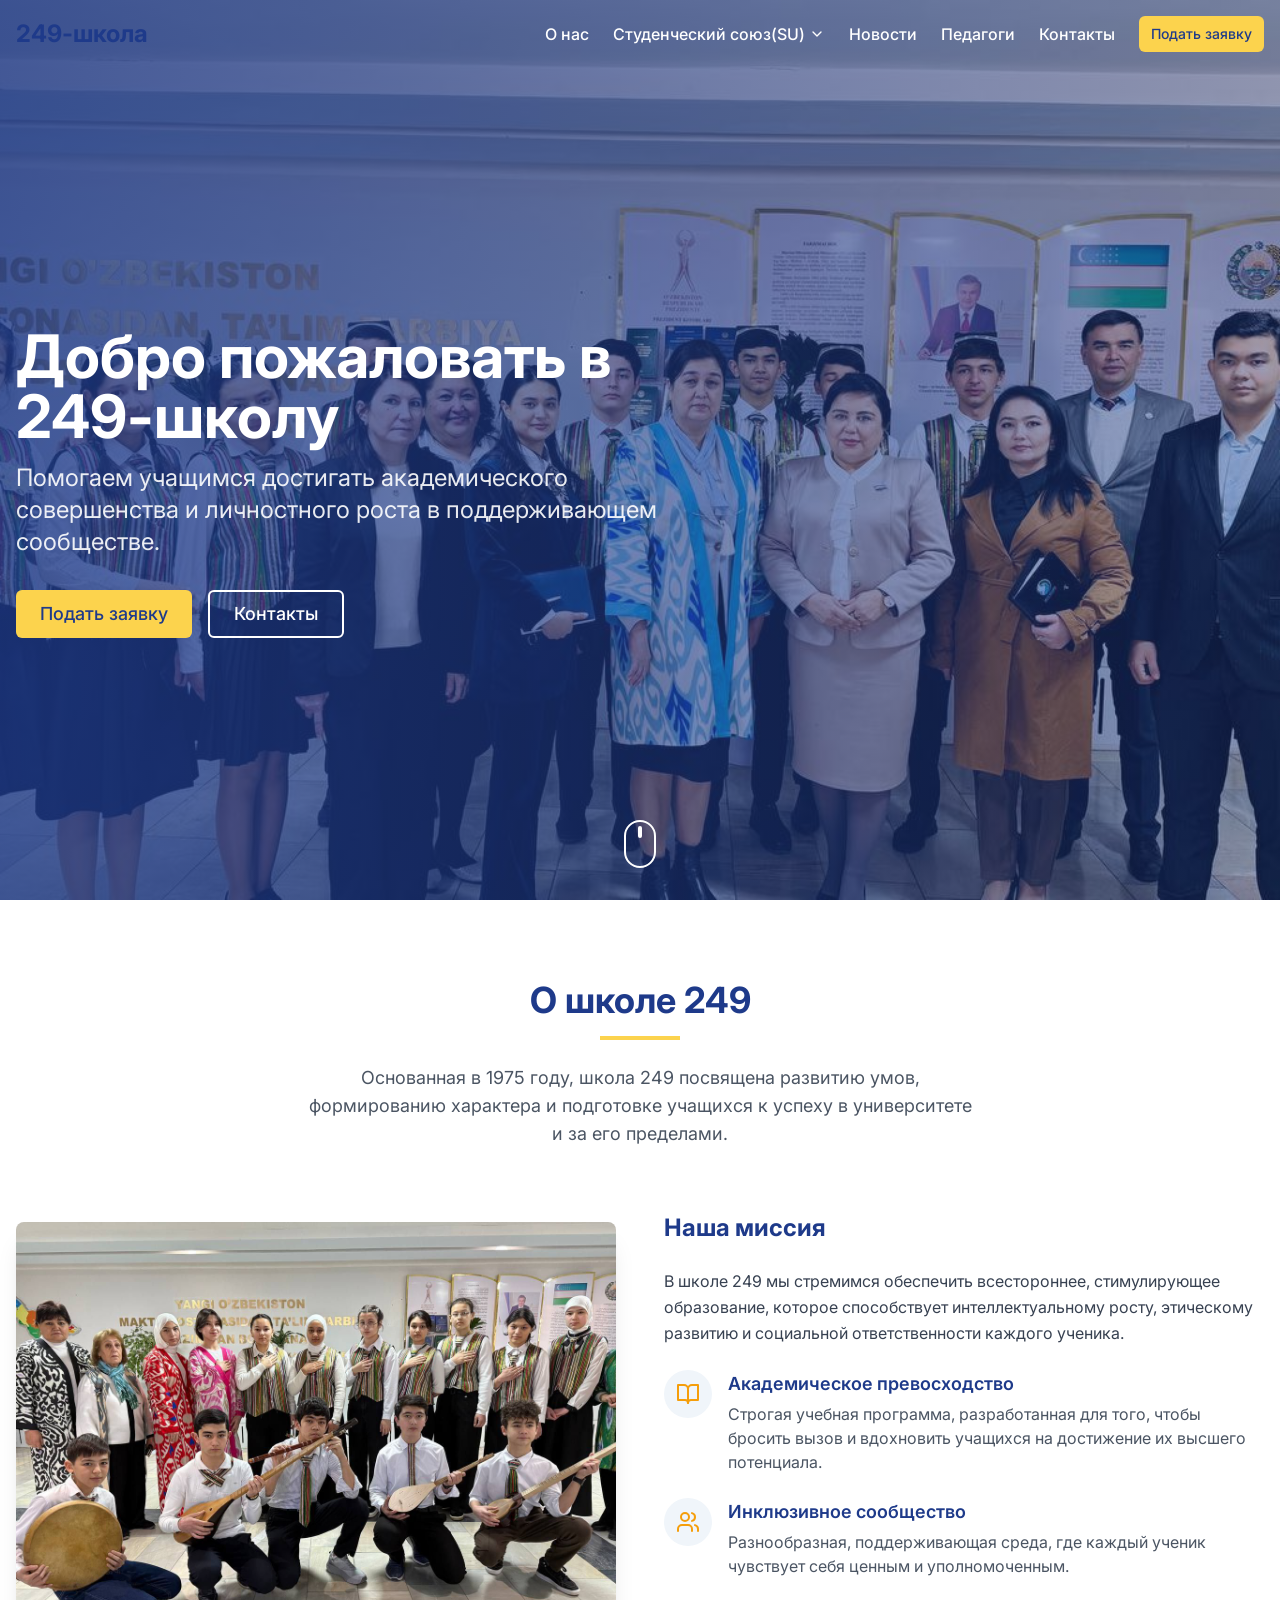
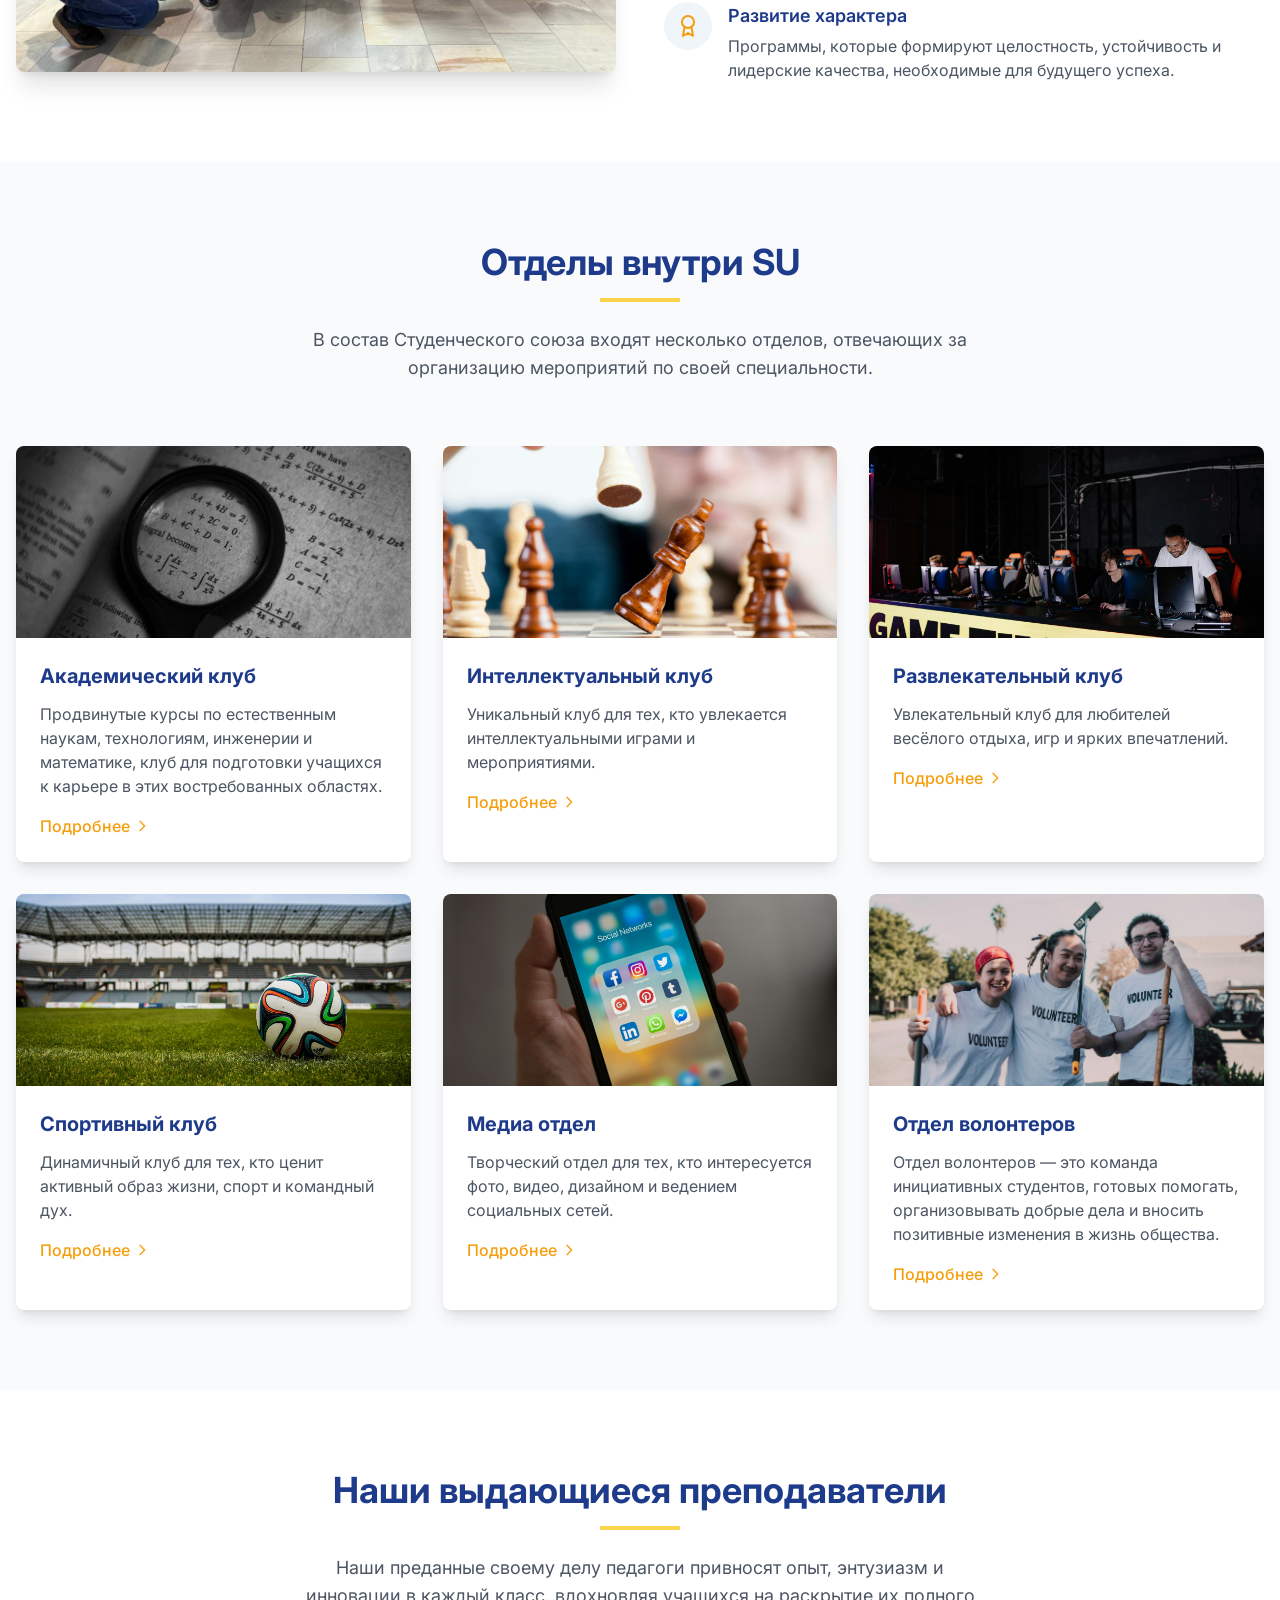
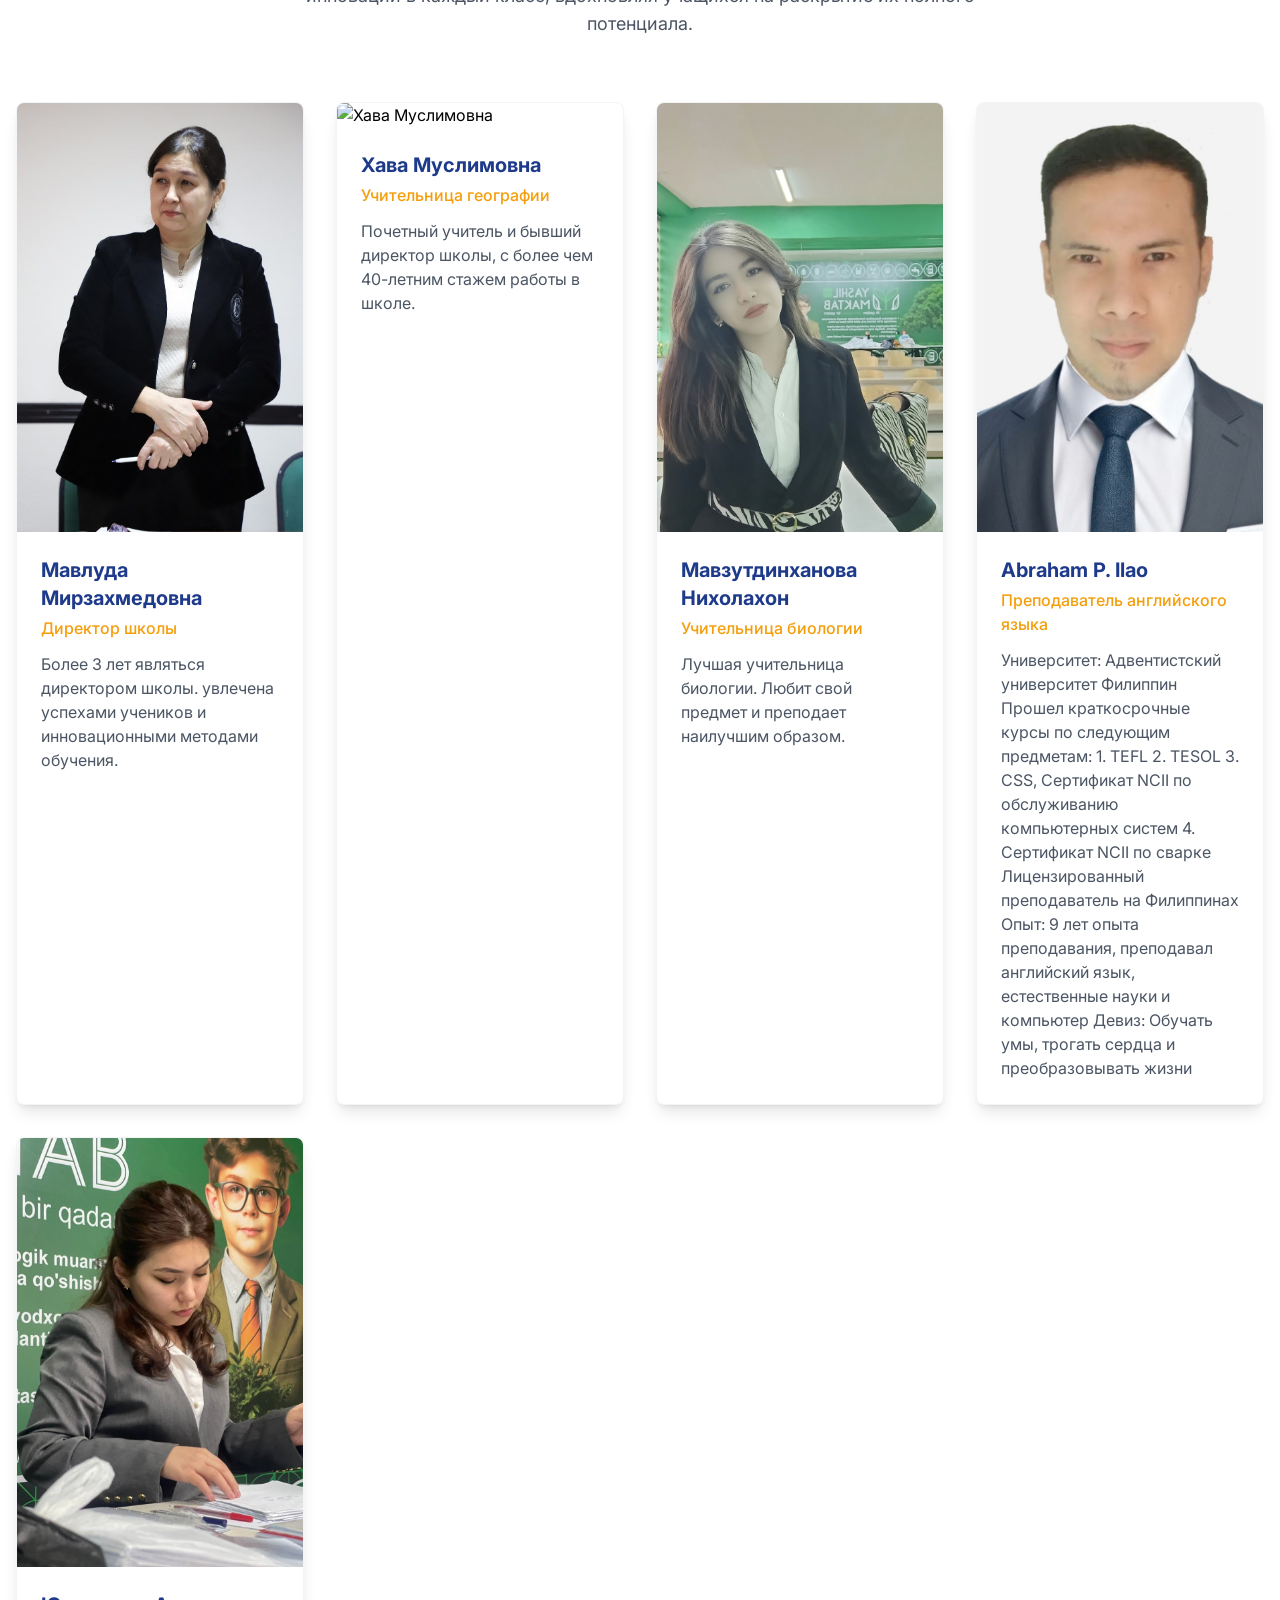
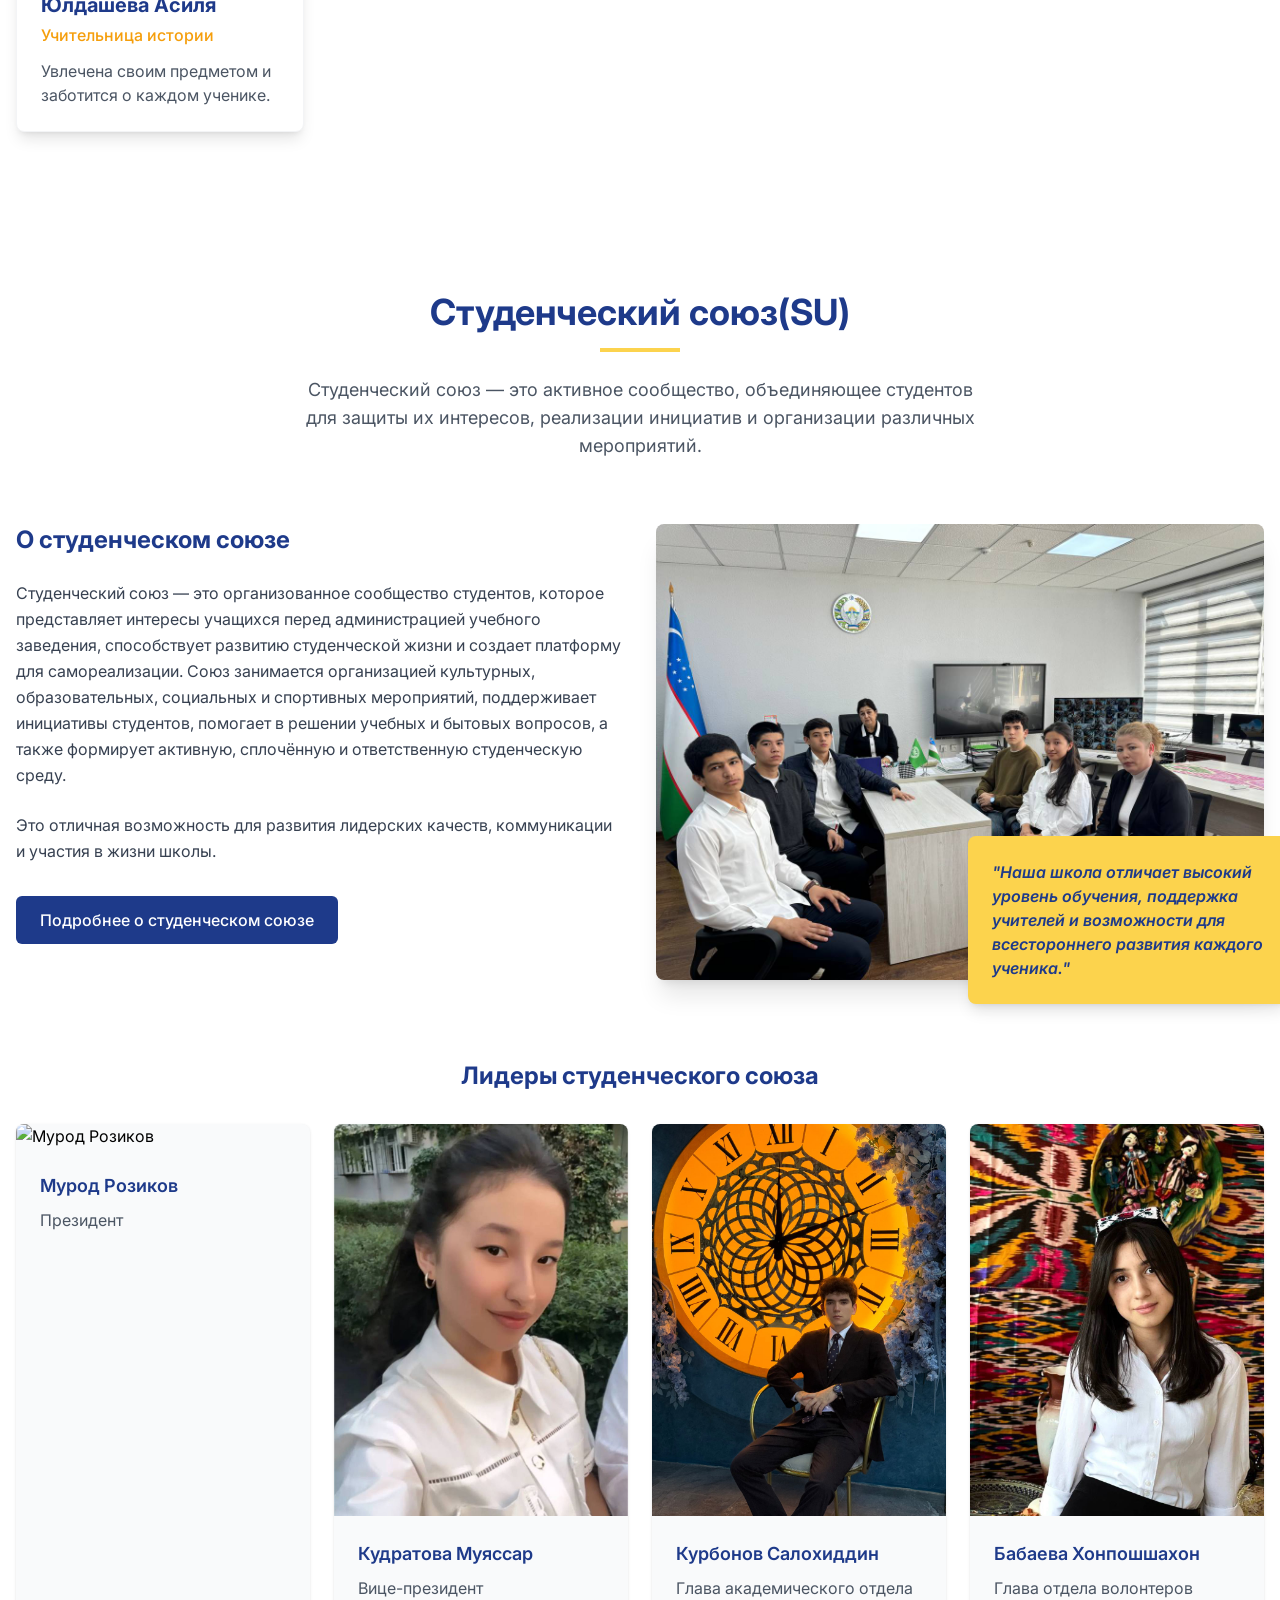
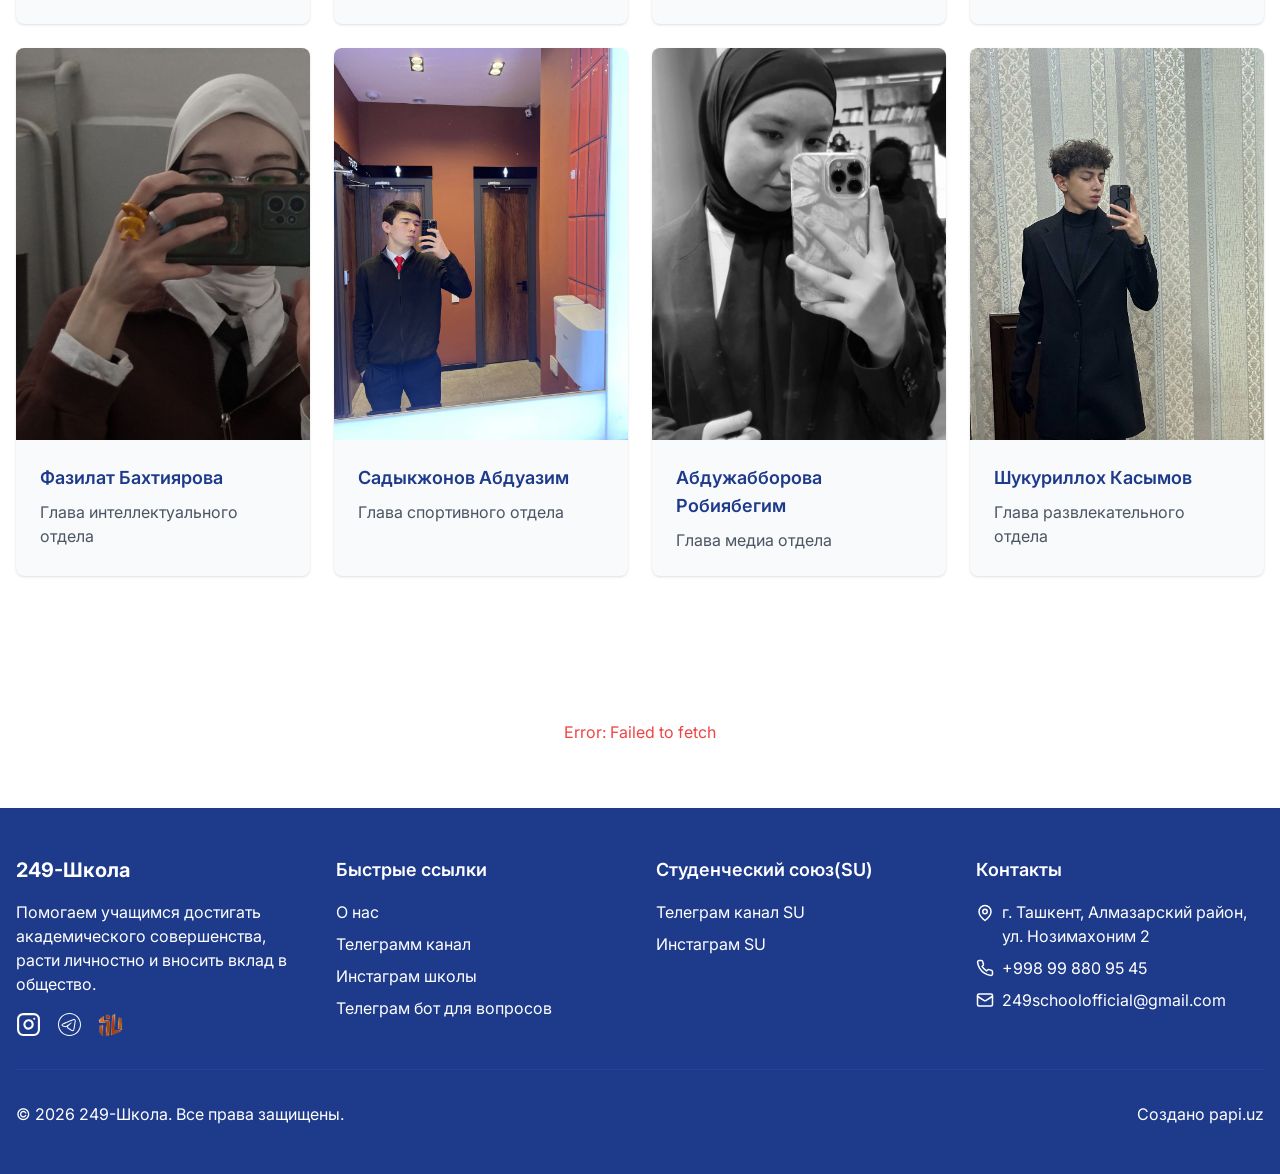
==== index.html @ 7079fb7c "first commit" ====
<!doctype html>
<html lang="ru">
  <head>
    <meta charset="UTF-8" />
    <link rel="icon" type="image/svg+xml" href="/assets/logo-BcclExsH.svg" />
    <meta name="viewport" content="width=device-width, initial-scale=1.0" />
    <title>249-Школа</title>
    <link rel="preconnect" href="https://fonts.googleapis.com">
    <link rel="preconnect" href="https://fonts.gstatic.com" crossorigin>
    <link href="https://fonts.googleapis.com/css2?family=Playfair+Display:wght@400;600;700&family=Inter:wght@300;400;500;600;700&display=swap" rel="stylesheet">
    <script type="module" crossorigin src="/assets/index-CJXtD_1q.js"></script>
    <link rel="stylesheet" crossorigin href="/assets/index-VuFHZSYN.css">
  </head>
  <body>
    <div id="root"></div>
  </body>
</html>
---- assets/index-VuFHZSYN.css ----
@keyframes fadeIn{0%{opacity:0;transform:translateY(20px)}to{opacity:1;transform:translateY(0)}}@keyframes scrollDown{0%,to{transform:translateY(0)}50%{transform:translateY(6px)}}.animate-fadeIn{animation:fadeIn 1s ease-out forwards}.animate-scrollDown{animation:scrollDown 1.5s ease-in-out infinite}*,:before,:after{--tw-border-spacing-x: 0;--tw-border-spacing-y: 0;--tw-translate-x: 0;--tw-translate-y: 0;--tw-rotate: 0;--tw-skew-x: 0;--tw-skew-y: 0;--tw-scale-x: 1;--tw-scale-y: 1;--tw-pan-x: ;--tw-pan-y: ;--tw-pinch-zoom: ;--tw-scroll-snap-strictness: proximity;--tw-gradient-from-position: ;--tw-gradient-via-position: ;--tw-gradient-to-position: ;--tw-ordinal: ;--tw-slashed-zero: ;--tw-numeric-figure: ;--tw-numeric-spacing: ;--tw-numeric-fraction: ;--tw-ring-inset: ;--tw-ring-offset-width: 0px;--tw-ring-offset-color: #fff;--tw-ring-color: rgb(59 130 246 / .5);--tw-ring-offset-shadow: 0 0 #0000;--tw-ring-shadow: 0 0 #0000;--tw-shadow: 0 0 #0000;--tw-shadow-colored: 0 0 #0000;--tw-blur: ;--tw-brightness: ;--tw-contrast: ;--tw-grayscale: ;--tw-hue-rotate: ;--tw-invert: ;--tw-saturate: ;--tw-sepia: ;--tw-drop-shadow: ;--tw-backdrop-blur: ;--tw-backdrop-brightness: ;--tw-backdrop-contrast: ;--tw-backdrop-grayscale: ;--tw-backdrop-hue-rotate: ;--tw-backdrop-invert: ;--tw-backdrop-opacity: ;--tw-backdrop-saturate: ;--tw-backdrop-sepia: ;--tw-contain-size: ;--tw-contain-layout: ;--tw-contain-paint: ;--tw-contain-style: }::backdrop{--tw-border-spacing-x: 0;--tw-border-spacing-y: 0;--tw-translate-x: 0;--tw-translate-y: 0;--tw-rotate: 0;--tw-skew-x: 0;--tw-skew-y: 0;--tw-scale-x: 1;--tw-scale-y: 1;--tw-pan-x: ;--tw-pan-y: ;--tw-pinch-zoom: ;--tw-scroll-snap-strictness: proximity;--tw-gradient-from-position: ;--tw-gradient-via-position: ;--tw-gradient-to-position: ;--tw-ordinal: ;--tw-slashed-zero: ;--tw-numeric-figure: ;--tw-numeric-spacing: ;--tw-numeric-fraction: ;--tw-ring-inset: ;--tw-ring-offset-width: 0px;--tw-ring-offset-color: #fff;--tw-ring-color: rgb(59 130 246 / .5);--tw-ring-offset-shadow: 0 0 #0000;--tw-ring-shadow: 0 0 #0000;--tw-shadow: 0 0 #0000;--tw-shadow-colored: 0 0 #0000;--tw-blur: ;--tw-brightness: ;--tw-contrast: ;--tw-grayscale: ;--tw-hue-rotate: ;--tw-invert: ;--tw-saturate: ;--tw-sepia: ;--tw-drop-shadow: ;--tw-backdrop-blur: ;--tw-backdrop-brightness: ;--tw-backdrop-contrast: ;--tw-backdrop-grayscale: ;--tw-backdrop-hue-rotate: ;--tw-backdrop-invert: ;--tw-backdrop-opacity: ;--tw-backdrop-saturate: ;--tw-backdrop-sepia: ;--tw-contain-size: ;--tw-contain-layout: ;--tw-contain-paint: ;--tw-contain-style: }*,:before,:after{box-sizing:border-box;border-width:0;border-style:solid;border-color:#e5e7eb}:before,:after{--tw-content: ""}html,:host{line-height:1.5;-webkit-text-size-adjust:100%;-moz-tab-size:4;-o-tab-size:4;tab-size:4;font-family:Inter,sans-serif;font-feature-settings:normal;font-variation-settings:normal;-webkit-tap-highlight-color:transparent}body{margin:0;line-height:inherit}hr{height:0;color:inherit;border-top-width:1px}abbr:where([title]){-webkit-text-decoration:underline dotted;text-decoration:underline dotted}h1,h2,h3,h4,h5,h6{font-size:inherit;font-weight:inherit}a{color:inherit;text-decoration:inherit}b,strong{font-weight:bolder}code,kbd,samp,pre{font-family:ui-monospace,SFMono-Regular,Menlo,Monaco,Consolas,Liberation Mono,Courier New,monospace;font-feature-settings:normal;font-variation-settings:normal;font-size:1em}small{font-size:80%}sub,sup{font-size:75%;line-height:0;position:relative;vertical-align:baseline}sub{bottom:-.25em}sup{top:-.5em}table{text-indent:0;border-color:inherit;border-collapse:collapse}button,input,optgroup,select,textarea{font-family:inherit;font-feature-settings:inherit;font-variation-settings:inherit;font-size:100%;font-weight:inherit;line-height:inherit;letter-spacing:inherit;color:inherit;margin:0;padding:0}button,select{text-transform:none}button,input:where([type=button]),input:where([type=reset]),input:where([type=submit]){-webkit-appearance:button;background-color:transparent;background-image:none}:-moz-focusring{outline:auto}:-moz-ui-invalid{box-shadow:none}progress{vertical-align:baseline}::-webkit-inner-spin-button,::-webkit-outer-spin-button{height:auto}[type=search]{-webkit-appearance:textfield;outline-offset:-2px}::-webkit-search-decoration{-webkit-appearance:none}::-webkit-file-upload-button{-webkit-appearance:button;font:inherit}summary{display:list-item}blockquote,dl,dd,h1,h2,h3,h4,h5,h6,hr,figure,p,pre{margin:0}fieldset{margin:0;padding:0}legend{padding:0}ol,ul,menu{list-style:none;margin:0;padding:0}dialog{padding:0}textarea{resize:vertical}input::-moz-placeholder,textarea::-moz-placeholder{opacity:1;color:#9ca3af}input::placeholder,textarea::placeholder{opacity:1;color:#9ca3af}button,[role=button]{cursor:pointer}:disabled{cursor:default}img,svg,video,canvas,audio,iframe,embed,object{display:block;vertical-align:middle}img,video{max-width:100%;height:auto}[hidden]{display:none}.container{width:100%}@media (min-width: 640px){.container{max-width:640px}}@media (min-width: 768px){.container{max-width:768px}}@media (min-width: 1024px){.container{max-width:1024px}}@media (min-width: 1280px){.container{max-width:1280px}}@media (min-width: 1536px){.container{max-width:1536px}}.visible{visibility:visible}.invisible{visibility:hidden}.fixed{position:fixed}.absolute{position:absolute}.relative{position:relative}.inset-0{top:0;right:0;bottom:0;left:0}.-bottom-6{bottom:-1.5rem}.-right-6{right:-1.5rem}.-top-5{top:-1.25rem}.bottom-8{bottom:2rem}.left-0{left:0}.left-1\/2{left:50%}.left-10{left:2.5rem}.right-0{right:0}.top-0{top:0}.z-0{z-index:0}.z-10{z-index:10}.z-50{z-index:50}.col-span-full{grid-column:1 / -1}.mx-auto{margin-left:auto;margin-right:auto}.mb-1{margin-bottom:.25rem}.mb-16{margin-bottom:4rem}.mb-2{margin-bottom:.5rem}.mb-3{margin-bottom:.75rem}.mb-4{margin-bottom:1rem}.mb-6{margin-bottom:1.5rem}.mb-8{margin-bottom:2rem}.ml-1{margin-left:.25rem}.ml-4{margin-left:1rem}.mr-2{margin-right:.5rem}.mr-4{margin-right:1rem}.mt-1{margin-top:.25rem}.mt-16{margin-top:4rem}.mt-2{margin-top:.5rem}.mt-20{margin-top:5rem}.mt-4{margin-top:1rem}.mt-8{margin-top:2rem}.block{display:block}.inline-block{display:inline-block}.flex{display:flex}.inline-flex{display:inline-flex}.grid{display:grid}.hidden{display:none}.h-1{height:.25rem}.h-10{height:2.5rem}.h-12{height:3rem}.h-3{height:.75rem}.h-4{height:1rem}.h-48{height:12rem}.h-9{height:2.25rem}.h-auto{height:auto}.h-full{height:100%}.h-screen{height:100vh}.min-h-screen{min-height:100vh}.w-1{width:.25rem}.w-10{width:2.5rem}.w-12{width:3rem}.w-20{width:5rem}.w-4{width:1rem}.w-48{width:12rem}.w-8{width:2rem}.w-full{width:100%}.max-w-2xl{max-width:42rem}.flex-shrink-0{flex-shrink:0}.-translate-x-1\/2{--tw-translate-x: -50%;transform:translate(var(--tw-translate-x),var(--tw-translate-y)) rotate(var(--tw-rotate)) skew(var(--tw-skew-x)) skewY(var(--tw-skew-y)) scaleX(var(--tw-scale-x)) scaleY(var(--tw-scale-y))}.translate-y-1{--tw-translate-y: .25rem;transform:translate(var(--tw-translate-x),var(--tw-translate-y)) rotate(var(--tw-rotate)) skew(var(--tw-skew-x)) skewY(var(--tw-skew-y)) scaleX(var(--tw-scale-x)) scaleY(var(--tw-scale-y))}.rotate-180{--tw-rotate: 180deg;transform:translate(var(--tw-translate-x),var(--tw-translate-y)) rotate(var(--tw-rotate)) skew(var(--tw-skew-x)) skewY(var(--tw-skew-y)) scaleX(var(--tw-scale-x)) scaleY(var(--tw-scale-y))}.transform{transform:translate(var(--tw-translate-x),var(--tw-translate-y)) rotate(var(--tw-rotate)) skew(var(--tw-skew-x)) skewY(var(--tw-skew-y)) scaleX(var(--tw-scale-x)) scaleY(var(--tw-scale-y))}@keyframes bounce{0%,to{transform:translateY(-25%);animation-timing-function:cubic-bezier(.8,0,1,1)}50%{transform:none;animation-timing-function:cubic-bezier(0,0,.2,1)}}.animate-bounce{animation:bounce 1s infinite}.grid-cols-1{grid-template-columns:repeat(1,minmax(0,1fr))}.grid-cols-2{grid-template-columns:repeat(2,minmax(0,1fr))}.flex-col{flex-direction:column}.items-start{align-items:flex-start}.items-center{align-items:center}.justify-center{justify-content:center}.justify-between{justify-content:space-between}.gap-12{gap:3rem}.gap-4{gap:1rem}.gap-6{gap:1.5rem}.gap-8{gap:2rem}.space-x-4>:not([hidden])~:not([hidden]){--tw-space-x-reverse: 0;margin-right:calc(1rem * var(--tw-space-x-reverse));margin-left:calc(1rem * calc(1 - var(--tw-space-x-reverse)))}.space-x-6>:not([hidden])~:not([hidden]){--tw-space-x-reverse: 0;margin-right:calc(1.5rem * var(--tw-space-x-reverse));margin-left:calc(1.5rem * calc(1 - var(--tw-space-x-reverse)))}.space-y-2>:not([hidden])~:not([hidden]){--tw-space-y-reverse: 0;margin-top:calc(.5rem * calc(1 - var(--tw-space-y-reverse)));margin-bottom:calc(.5rem * var(--tw-space-y-reverse))}.space-y-4>:not([hidden])~:not([hidden]){--tw-space-y-reverse: 0;margin-top:calc(1rem * calc(1 - var(--tw-space-y-reverse)));margin-bottom:calc(1rem * var(--tw-space-y-reverse))}.space-y-6>:not([hidden])~:not([hidden]){--tw-space-y-reverse: 0;margin-top:calc(1.5rem * calc(1 - var(--tw-space-y-reverse)));margin-bottom:calc(1.5rem * var(--tw-space-y-reverse))}.overflow-hidden{overflow:hidden}.whitespace-pre-line{white-space:pre-line}.rounded-full{border-radius:9999px}.rounded-lg{border-radius:.5rem}.rounded-md{border-radius:.375rem}.border{border-width:1px}.border-2{border-width:2px}.border-t{border-top-width:1px}.border-blue-800{--tw-border-opacity: 1;border-color:rgb(30 70 148 / var(--tw-border-opacity))}.border-blue-900{--tw-border-opacity: 1;border-color:rgb(30 58 138 / var(--tw-border-opacity))}.border-gray-100{--tw-border-opacity: 1;border-color:rgb(243 244 246 / var(--tw-border-opacity))}.border-gray-300{--tw-border-opacity: 1;border-color:rgb(209 213 219 / var(--tw-border-opacity))}.border-white{--tw-border-opacity: 1;border-color:rgb(255 255 255 / var(--tw-border-opacity))}.bg-amber-400{--tw-bg-opacity: 1;background-color:rgb(252 211 77 / var(--tw-bg-opacity))}.bg-blue-50{--tw-bg-opacity: 1;background-color:rgb(240 245 250 / var(--tw-bg-opacity))}.bg-blue-600{--tw-bg-opacity: 1;background-color:rgb(37 99 235 / var(--tw-bg-opacity))}.bg-blue-800{--tw-bg-opacity: 1;background-color:rgb(30 70 148 / var(--tw-bg-opacity))}.bg-blue-900{--tw-bg-opacity: 1;background-color:rgb(30 58 138 / var(--tw-bg-opacity))}.bg-gray-300{--tw-bg-opacity: 1;background-color:rgb(209 213 219 / var(--tw-bg-opacity))}.bg-gray-50{--tw-bg-opacity: 1;background-color:rgb(249 250 251 / var(--tw-bg-opacity))}.bg-transparent{background-color:transparent}.bg-white{--tw-bg-opacity: 1;background-color:rgb(255 255 255 / var(--tw-bg-opacity))}.bg-gradient-to-r{background-image:linear-gradient(to right,var(--tw-gradient-stops))}.from-blue-900\/80{--tw-gradient-from: rgb(30 58 138 / .8) var(--tw-gradient-from-position);--tw-gradient-to: rgb(30 58 138 / 0) var(--tw-gradient-to-position);--tw-gradient-stops: var(--tw-gradient-from), var(--tw-gradient-to)}.to-blue-900\/40{--tw-gradient-to: rgb(30 58 138 / .4) var(--tw-gradient-to-position)}.object-cover{-o-object-fit:cover;object-fit:cover}.p-1{padding:.25rem}.p-6{padding:1.5rem}.p-8{padding:2rem}.px-3{padding-left:.75rem;padding-right:.75rem}.px-4{padding-left:1rem;padding-right:1rem}.px-6{padding-left:1.5rem;padding-right:1.5rem}.py-1{padding-top:.25rem;padding-bottom:.25rem}.py-12{padding-top:3rem;padding-bottom:3rem}.py-16{padding-top:4rem;padding-bottom:4rem}.py-2{padding-top:.5rem;padding-bottom:.5rem}.py-20{padding-top:5rem;padding-bottom:5rem}.py-3{padding-top:.75rem;padding-bottom:.75rem}.py-4{padding-top:1rem;padding-bottom:1rem}.pt-8{padding-top:2rem}.text-center{text-align:center}.text-2xl{font-size:1.5rem;line-height:2rem}.text-3xl{font-size:1.875rem;line-height:2.25rem}.text-4xl{font-size:2.25rem;line-height:2.5rem}.text-lg{font-size:1.125rem;line-height:1.75rem}.text-sm{font-size:.875rem;line-height:1.25rem}.text-xl{font-size:1.25rem;line-height:1.75rem}.font-bold{font-weight:700}.font-medium{font-weight:500}.font-semibold{font-weight:600}.italic{font-style:italic}.not-italic{font-style:normal}.leading-relaxed{line-height:1.625}.text-amber-500{--tw-text-opacity: 1;color:rgb(245 158 11 / var(--tw-text-opacity))}.text-blue-100{--tw-text-opacity: 1;color:rgb(217 230 246 / var(--tw-text-opacity))}.text-blue-900{--tw-text-opacity: 1;color:rgb(30 58 138 / var(--tw-text-opacity))}.text-gray-500{--tw-text-opacity: 1;color:rgb(107 114 128 / var(--tw-text-opacity))}.text-gray-600{--tw-text-opacity: 1;color:rgb(75 85 99 / var(--tw-text-opacity))}.text-gray-700{--tw-text-opacity: 1;color:rgb(55 65 81 / var(--tw-text-opacity))}.text-gray-800{--tw-text-opacity: 1;color:rgb(31 41 55 / var(--tw-text-opacity))}.text-gray-900{--tw-text-opacity: 1;color:rgb(17 24 39 / var(--tw-text-opacity))}.text-red-500{--tw-text-opacity: 1;color:rgb(239 68 68 / var(--tw-text-opacity))}.text-white{--tw-text-opacity: 1;color:rgb(255 255 255 / var(--tw-text-opacity))}.opacity-0{opacity:0}.opacity-90{opacity:.9}.shadow{--tw-shadow: 0 1px 3px 0 rgb(0 0 0 / .1), 0 1px 2px -1px rgb(0 0 0 / .1);--tw-shadow-colored: 0 1px 3px 0 var(--tw-shadow-color), 0 1px 2px -1px var(--tw-shadow-color);box-shadow:var(--tw-ring-offset-shadow, 0 0 #0000),var(--tw-ring-shadow, 0 0 #0000),var(--tw-shadow)}.shadow-lg{--tw-shadow: 0 10px 15px -3px rgb(0 0 0 / .1), 0 4px 6px -4px rgb(0 0 0 / .1);--tw-shadow-colored: 0 10px 15px -3px var(--tw-shadow-color), 0 4px 6px -4px var(--tw-shadow-color);box-shadow:var(--tw-ring-offset-shadow, 0 0 #0000),var(--tw-ring-shadow, 0 0 #0000),var(--tw-shadow)}.shadow-md{--tw-shadow: 0 4px 6px -1px rgb(0 0 0 / .1), 0 2px 4px -2px rgb(0 0 0 / .1);--tw-shadow-colored: 0 4px 6px -1px var(--tw-shadow-color), 0 2px 4px -2px var(--tw-shadow-color);box-shadow:var(--tw-ring-offset-shadow, 0 0 #0000),var(--tw-ring-shadow, 0 0 #0000),var(--tw-shadow)}.shadow-xl{--tw-shadow: 0 20px 25px -5px rgb(0 0 0 / .1), 0 8px 10px -6px rgb(0 0 0 / .1);--tw-shadow-colored: 0 20px 25px -5px var(--tw-shadow-color), 0 8px 10px -6px var(--tw-shadow-color);box-shadow:var(--tw-ring-offset-shadow, 0 0 #0000),var(--tw-ring-shadow, 0 0 #0000),var(--tw-shadow)}.outline{outline-style:solid}.ring-1{--tw-ring-offset-shadow: var(--tw-ring-inset) 0 0 0 var(--tw-ring-offset-width) var(--tw-ring-offset-color);--tw-ring-shadow: var(--tw-ring-inset) 0 0 0 calc(1px + var(--tw-ring-offset-width)) var(--tw-ring-color);box-shadow:var(--tw-ring-offset-shadow),var(--tw-ring-shadow),var(--tw-shadow, 0 0 #0000)}.ring-black{--tw-ring-opacity: 1;--tw-ring-color: rgb(0 0 0 / var(--tw-ring-opacity))}.ring-opacity-5{--tw-ring-opacity: .05}.transition-all{transition-property:all;transition-timing-function:cubic-bezier(.4,0,.2,1);transition-duration:.15s}.transition-colors{transition-property:color,background-color,border-color,text-decoration-color,fill,stroke;transition-timing-function:cubic-bezier(.4,0,.2,1);transition-duration:.15s}.transition-transform{transition-property:transform;transition-timing-function:cubic-bezier(.4,0,.2,1);transition-duration:.15s}.duration-200{transition-duration:.2s}.duration-300{transition-duration:.3s}.duration-500{transition-duration:.5s}.hover\:-translate-y-1:hover{--tw-translate-y: -.25rem;transform:translate(var(--tw-translate-x),var(--tw-translate-y)) rotate(var(--tw-rotate)) skew(var(--tw-skew-x)) skewY(var(--tw-skew-y)) scaleX(var(--tw-scale-x)) scaleY(var(--tw-scale-y))}.hover\:-translate-y-2:hover{--tw-translate-y: -.5rem;transform:translate(var(--tw-translate-x),var(--tw-translate-y)) rotate(var(--tw-rotate)) skew(var(--tw-skew-x)) skewY(var(--tw-skew-y)) scaleX(var(--tw-scale-x)) scaleY(var(--tw-scale-y))}.hover\:scale-105:hover{--tw-scale-x: 1.05;--tw-scale-y: 1.05;transform:translate(var(--tw-translate-x),var(--tw-translate-y)) rotate(var(--tw-rotate)) skew(var(--tw-skew-x)) skewY(var(--tw-skew-y)) scaleX(var(--tw-scale-x)) scaleY(var(--tw-scale-y))}.hover\:bg-amber-500:hover{--tw-bg-opacity: 1;background-color:rgb(245 158 11 / var(--tw-bg-opacity))}.hover\:bg-blue-50:hover{--tw-bg-opacity: 1;background-color:rgb(240 245 250 / var(--tw-bg-opacity))}.hover\:bg-blue-700:hover{--tw-bg-opacity: 1;background-color:rgb(29 78 216 / var(--tw-bg-opacity))}.hover\:bg-blue-800:hover{--tw-bg-opacity: 1;background-color:rgb(30 70 148 / var(--tw-bg-opacity))}.hover\:bg-gray-100:hover{--tw-bg-opacity: 1;background-color:rgb(243 244 246 / var(--tw-bg-opacity))}.hover\:bg-gray-400:hover{--tw-bg-opacity: 1;background-color:rgb(156 163 175 / var(--tw-bg-opacity))}.hover\:bg-white\/10:hover{background-color:#ffffff1a}.hover\:text-amber-400:hover{--tw-text-opacity: 1;color:rgb(252 211 77 / var(--tw-text-opacity))}.hover\:text-amber-500:hover{--tw-text-opacity: 1;color:rgb(245 158 11 / var(--tw-text-opacity))}.hover\:text-amber-600:hover{--tw-text-opacity: 1;color:rgb(217 119 6 / var(--tw-text-opacity))}.hover\:shadow-lg:hover{--tw-shadow: 0 10px 15px -3px rgb(0 0 0 / .1), 0 4px 6px -4px rgb(0 0 0 / .1);--tw-shadow-colored: 0 10px 15px -3px var(--tw-shadow-color), 0 4px 6px -4px var(--tw-shadow-color);box-shadow:var(--tw-ring-offset-shadow, 0 0 #0000),var(--tw-ring-shadow, 0 0 #0000),var(--tw-shadow)}.hover\:shadow-xl:hover{--tw-shadow: 0 20px 25px -5px rgb(0 0 0 / .1), 0 8px 10px -6px rgb(0 0 0 / .1);--tw-shadow-colored: 0 20px 25px -5px var(--tw-shadow-color), 0 8px 10px -6px var(--tw-shadow-color);box-shadow:var(--tw-ring-offset-shadow, 0 0 #0000),var(--tw-ring-shadow, 0 0 #0000),var(--tw-shadow)}.focus\:outline-none:focus{outline:2px solid transparent;outline-offset:2px}.focus\:ring-2:focus{--tw-ring-offset-shadow: var(--tw-ring-inset) 0 0 0 var(--tw-ring-offset-width) var(--tw-ring-offset-color);--tw-ring-shadow: var(--tw-ring-inset) 0 0 0 calc(2px + var(--tw-ring-offset-width)) var(--tw-ring-color);box-shadow:var(--tw-ring-offset-shadow),var(--tw-ring-shadow),var(--tw-shadow, 0 0 #0000)}.focus\:ring-blue-500:focus{--tw-ring-opacity: 1;--tw-ring-color: rgb(59 130 246 / var(--tw-ring-opacity))}.focus-visible\:outline-none:focus-visible{outline:2px solid transparent;outline-offset:2px}.focus-visible\:ring-2:focus-visible{--tw-ring-offset-shadow: var(--tw-ring-inset) 0 0 0 var(--tw-ring-offset-width) var(--tw-ring-offset-color);--tw-ring-shadow: var(--tw-ring-inset) 0 0 0 calc(2px + var(--tw-ring-offset-width)) var(--tw-ring-color);box-shadow:var(--tw-ring-offset-shadow),var(--tw-ring-shadow),var(--tw-shadow, 0 0 #0000)}.focus-visible\:ring-amber-500:focus-visible{--tw-ring-opacity: 1;--tw-ring-color: rgb(245 158 11 / var(--tw-ring-opacity))}.focus-visible\:ring-blue-500:focus-visible{--tw-ring-opacity: 1;--tw-ring-color: rgb(59 130 246 / var(--tw-ring-opacity))}.focus-visible\:ring-offset-2:focus-visible{--tw-ring-offset-width: 2px}.disabled\:opacity-50:disabled{opacity:.5}.group:hover .group-hover\:visible{visibility:visible}.group:hover .group-hover\:translate-y-0{--tw-translate-y: 0px;transform:translate(var(--tw-translate-x),var(--tw-translate-y)) rotate(var(--tw-rotate)) skew(var(--tw-skew-x)) skewY(var(--tw-skew-y)) scaleX(var(--tw-scale-x)) scaleY(var(--tw-scale-y))}.group:hover .group-hover\:scale-105{--tw-scale-x: 1.05;--tw-scale-y: 1.05;transform:translate(var(--tw-translate-x),var(--tw-translate-y)) rotate(var(--tw-rotate)) skew(var(--tw-skew-x)) skewY(var(--tw-skew-y)) scaleX(var(--tw-scale-x)) scaleY(var(--tw-scale-y))}.group:hover .group-hover\:opacity-100{opacity:1}@media (min-width: 640px){.sm\:flex-row{flex-direction:row}}@media (min-width: 768px){.md\:mb-0{margin-bottom:0}.md\:mt-0{margin-top:0}.md\:block{display:block}.md\:flex{display:flex}.md\:hidden{display:none}.md\:w-1\/3{width:33.333333%}.md\:w-2\/3{width:66.666667%}.md\:max-w-xs{max-width:20rem}.md\:grid-cols-2{grid-template-columns:repeat(2,minmax(0,1fr))}.md\:grid-cols-3{grid-template-columns:repeat(3,minmax(0,1fr))}.md\:grid-cols-4{grid-template-columns:repeat(4,minmax(0,1fr))}.md\:flex-row{flex-direction:row}.md\:pl-10{padding-left:2.5rem}.md\:text-2xl{font-size:1.5rem;line-height:2rem}.md\:text-4xl{font-size:2.25rem;line-height:2.5rem}.md\:text-5xl{font-size:3rem;line-height:1}}@media (min-width: 1024px){.lg\:order-1{order:1}.lg\:order-2{order:2}.lg\:grid-cols-2{grid-template-columns:repeat(2,minmax(0,1fr))}.lg\:grid-cols-3{grid-template-columns:repeat(3,minmax(0,1fr))}.lg\:grid-cols-4{grid-template-columns:repeat(4,minmax(0,1fr))}.lg\:text-6xl{font-size:3.75rem;line-height:1}}
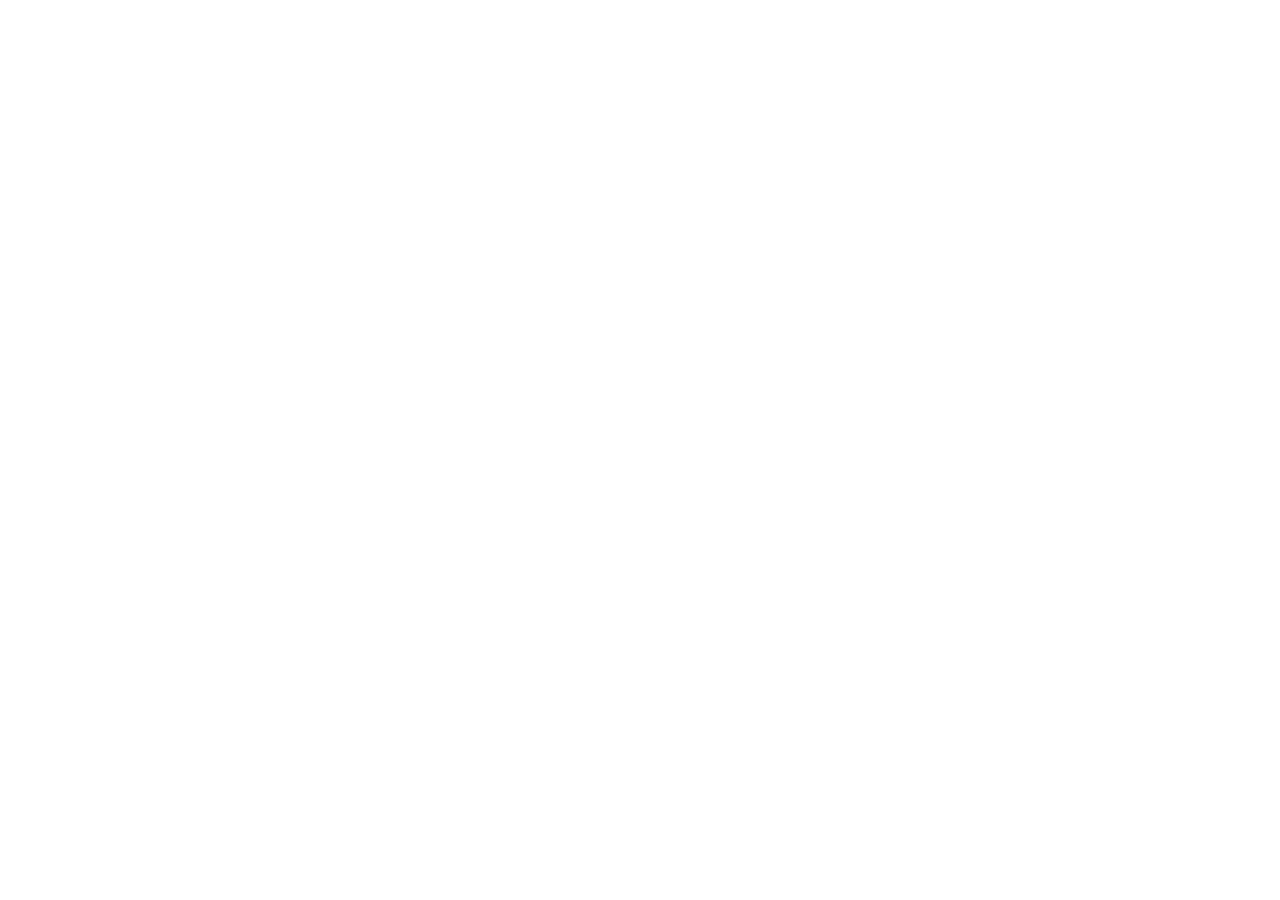
==== commit 39fdd20b: "first commit" ====
--- a/index.html
+++ b/index.html
@@ -8,8 +8,20 @@
     <link rel="preconnect" href="https://fonts.googleapis.com">
     <link rel="preconnect" href="https://fonts.gstatic.com" crossorigin>
     <link href="https://fonts.googleapis.com/css2?family=Playfair+Display:wght@400;600;700&family=Inter:wght@300;400;500;600;700&display=swap" rel="stylesheet">
-    <script type="module" crossorigin src="/assets/index-CJXtD_1q.js"></script>
-    <link rel="stylesheet" crossorigin href="/assets/index-VuFHZSYN.css">
+    <meta name="description" content="Добро пожаловать в 249-школу
+Помогаем учащимся достигать академического совершенства и личностного роста в поддерживающем сообществе.">
+    
+    <meta name="keywords" content="249-школа, 249, 249-school, образование, академическое совершенство, личностный рост, поддерживающее сообщество, обучение, школьные программы, учебные ресурсы, школьные мероприятия, школьная жизнь">
+    
+    <meta name="author" content="249-школа">
+
+    <meta property="og:title" content="249-школа">
+    <meta property="og:description" content="Добро пожаловать в 249-школу
+Помогаем учащимся достигать академического совершенства и личностного роста в поддерживающем сообществе.">
+    <meta property="og:image" content="/assets/logo-BcclExsH.svg">
+    <meta property="og:url" content="https://249-school.uz">
+    <script type="module" crossorigin src="/assets/index-D6CejHyG.js"></script>
+    <link rel="stylesheet" crossorigin href="/assets/index-CnBYGmwz.css">
   </head>
   <body>
     <div id="root"></div>
--- a/assets/index-CnBYGmwz.css
+++ b/assets/index-CnBYGmwz.css
@@ -0,0 +1 @@
+@keyframes fadeIn{0%{opacity:0;transform:translateY(20px)}to{opacity:1;transform:translateY(0)}}@keyframes scrollDown{0%,to{transform:translateY(0)}50%{transform:translateY(6px)}}.animate-fadeIn{animation:fadeIn 1s ease-out forwards}.animate-scrollDown{animation:scrollDown 1.5s ease-in-out infinite}*,:before,:after{--tw-border-spacing-x: 0;--tw-border-spacing-y: 0;--tw-translate-x: 0;--tw-translate-y: 0;--tw-rotate: 0;--tw-skew-x: 0;--tw-skew-y: 0;--tw-scale-x: 1;--tw-scale-y: 1;--tw-pan-x: ;--tw-pan-y: ;--tw-pinch-zoom: ;--tw-scroll-snap-strictness: proximity;--tw-gradient-from-position: ;--tw-gradient-via-position: ;--tw-gradient-to-position: ;--tw-ordinal: ;--tw-slashed-zero: ;--tw-numeric-figure: ;--tw-numeric-spacing: ;--tw-numeric-fraction: ;--tw-ring-inset: ;--tw-ring-offset-width: 0px;--tw-ring-offset-color: #fff;--tw-ring-color: rgb(59 130 246 / .5);--tw-ring-offset-shadow: 0 0 #0000;--tw-ring-shadow: 0 0 #0000;--tw-shadow: 0 0 #0000;--tw-shadow-colored: 0 0 #0000;--tw-blur: ;--tw-brightness: ;--tw-contrast: ;--tw-grayscale: ;--tw-hue-rotate: ;--tw-invert: ;--tw-saturate: ;--tw-sepia: ;--tw-drop-shadow: ;--tw-backdrop-blur: ;--tw-backdrop-brightness: ;--tw-backdrop-contrast: ;--tw-backdrop-grayscale: ;--tw-backdrop-hue-rotate: ;--tw-backdrop-invert: ;--tw-backdrop-opacity: ;--tw-backdrop-saturate: ;--tw-backdrop-sepia: ;--tw-contain-size: ;--tw-contain-layout: ;--tw-contain-paint: ;--tw-contain-style: }::backdrop{--tw-border-spacing-x: 0;--tw-border-spacing-y: 0;--tw-translate-x: 0;--tw-translate-y: 0;--tw-rotate: 0;--tw-skew-x: 0;--tw-skew-y: 0;--tw-scale-x: 1;--tw-scale-y: 1;--tw-pan-x: ;--tw-pan-y: ;--tw-pinch-zoom: ;--tw-scroll-snap-strictness: proximity;--tw-gradient-from-position: ;--tw-gradient-via-position: ;--tw-gradient-to-position: ;--tw-ordinal: ;--tw-slashed-zero: ;--tw-numeric-figure: ;--tw-numeric-spacing: ;--tw-numeric-fraction: ;--tw-ring-inset: ;--tw-ring-offset-width: 0px;--tw-ring-offset-color: #fff;--tw-ring-color: rgb(59 130 246 / .5);--tw-ring-offset-shadow: 0 0 #0000;--tw-ring-shadow: 0 0 #0000;--tw-shadow: 0 0 #0000;--tw-shadow-colored: 0 0 #0000;--tw-blur: ;--tw-brightness: ;--tw-contrast: ;--tw-grayscale: ;--tw-hue-rotate: ;--tw-invert: ;--tw-saturate: ;--tw-sepia: ;--tw-drop-shadow: ;--tw-backdrop-blur: ;--tw-backdrop-brightness: ;--tw-backdrop-contrast: ;--tw-backdrop-grayscale: ;--tw-backdrop-hue-rotate: ;--tw-backdrop-invert: ;--tw-backdrop-opacity: ;--tw-backdrop-saturate: ;--tw-backdrop-sepia: ;--tw-contain-size: ;--tw-contain-layout: ;--tw-contain-paint: ;--tw-contain-style: }*,:before,:after{box-sizing:border-box;border-width:0;border-style:solid;border-color:#e5e7eb}:before,:after{--tw-content: ""}html,:host{line-height:1.5;-webkit-text-size-adjust:100%;-moz-tab-size:4;-o-tab-size:4;tab-size:4;font-family:Inter,sans-serif;font-feature-settings:normal;font-variation-settings:normal;-webkit-tap-highlight-color:transparent}body{margin:0;line-height:inherit}hr{height:0;color:inherit;border-top-width:1px}abbr:where([title]){-webkit-text-decoration:underline dotted;text-decoration:underline dotted}h1,h2,h3,h4,h5,h6{font-size:inherit;font-weight:inherit}a{color:inherit;text-decoration:inherit}b,strong{font-weight:bolder}code,kbd,samp,pre{font-family:ui-monospace,SFMono-Regular,Menlo,Monaco,Consolas,Liberation Mono,Courier New,monospace;font-feature-settings:normal;font-variation-settings:normal;font-size:1em}small{font-size:80%}sub,sup{font-size:75%;line-height:0;position:relative;vertical-align:baseline}sub{bottom:-.25em}sup{top:-.5em}table{text-indent:0;border-color:inherit;border-collapse:collapse}button,input,optgroup,select,textarea{font-family:inherit;font-feature-settings:inherit;font-variation-settings:inherit;font-size:100%;font-weight:inherit;line-height:inherit;letter-spacing:inherit;color:inherit;margin:0;padding:0}button,select{text-transform:none}button,input:where([type=button]),input:where([type=reset]),input:where([type=submit]){-webkit-appearance:button;background-color:transparent;background-image:none}:-moz-focusring{outline:auto}:-moz-ui-invalid{box-shadow:none}progress{vertical-align:baseline}::-webkit-inner-spin-button,::-webkit-outer-spin-button{height:auto}[type=search]{-webkit-appearance:textfield;outline-offset:-2px}::-webkit-search-decoration{-webkit-appearance:none}::-webkit-file-upload-button{-webkit-appearance:button;font:inherit}summary{display:list-item}blockquote,dl,dd,h1,h2,h3,h4,h5,h6,hr,figure,p,pre{margin:0}fieldset{margin:0;padding:0}legend{padding:0}ol,ul,menu{list-style:none;margin:0;padding:0}dialog{padding:0}textarea{resize:vertical}input::-moz-placeholder,textarea::-moz-placeholder{opacity:1;color:#9ca3af}input::placeholder,textarea::placeholder{opacity:1;color:#9ca3af}button,[role=button]{cursor:pointer}:disabled{cursor:default}img,svg,video,canvas,audio,iframe,embed,object{display:block;vertical-align:middle}img,video{max-width:100%;height:auto}[hidden]{display:none}.container{width:100%}@media (min-width: 640px){.container{max-width:640px}}@media (min-width: 768px){.container{max-width:768px}}@media (min-width: 1024px){.container{max-width:1024px}}@media (min-width: 1280px){.container{max-width:1280px}}@media (min-width: 1536px){.container{max-width:1536px}}.visible{visibility:visible}.invisible{visibility:hidden}.fixed{position:fixed}.absolute{position:absolute}.relative{position:relative}.inset-0{top:0;right:0;bottom:0;left:0}.-top-5{top:-1.25rem}.bottom-8{bottom:2rem}.left-0{left:0}.left-1\/2{left:50%}.left-10{left:2.5rem}.right-0{right:0}.top-0{top:0}.z-0{z-index:0}.z-10{z-index:10}.z-50{z-index:50}.col-span-full{grid-column:1 / -1}.mx-auto{margin-left:auto;margin-right:auto}.mb-1{margin-bottom:.25rem}.mb-12{margin-bottom:3rem}.mb-16{margin-bottom:4rem}.mb-2{margin-bottom:.5rem}.mb-3{margin-bottom:.75rem}.mb-4{margin-bottom:1rem}.mb-6{margin-bottom:1.5rem}.mb-8{margin-bottom:2rem}.ml-1{margin-left:.25rem}.ml-4{margin-left:1rem}.mr-2{margin-right:.5rem}.mr-4{margin-right:1rem}.mt-1{margin-top:.25rem}.mt-16{margin-top:4rem}.mt-2{margin-top:.5rem}.mt-20{margin-top:5rem}.mt-4{margin-top:1rem}.mt-8{margin-top:2rem}.block{display:block}.flex{display:flex}.inline-flex{display:inline-flex}.grid{display:grid}.hidden{display:none}.h-1{height:.25rem}.h-10{height:2.5rem}.h-12{height:3rem}.h-3{height:.75rem}.h-4{height:1rem}.h-48{height:12rem}.h-5{height:1.25rem}.h-9{height:2.25rem}.h-auto{height:auto}.h-full{height:100%}.h-px{height:1px}.h-screen{height:100vh}.min-h-screen{min-height:100vh}.w-1{width:.25rem}.w-10{width:2.5rem}.w-12{width:3rem}.w-20{width:5rem}.w-4{width:1rem}.w-48{width:12rem}.w-5{width:1.25rem}.w-8{width:2rem}.w-full{width:100%}.max-w-2xl{max-width:42rem}.flex-shrink-0{flex-shrink:0}.flex-grow{flex-grow:1}.-translate-x-1\/2{--tw-translate-x: -50%;transform:translate(var(--tw-translate-x),var(--tw-translate-y)) rotate(var(--tw-rotate)) skew(var(--tw-skew-x)) skewY(var(--tw-skew-y)) scaleX(var(--tw-scale-x)) scaleY(var(--tw-scale-y))}.translate-y-1{--tw-translate-y: .25rem;transform:translate(var(--tw-translate-x),var(--tw-translate-y)) rotate(var(--tw-rotate)) skew(var(--tw-skew-x)) skewY(var(--tw-skew-y)) scaleX(var(--tw-scale-x)) scaleY(var(--tw-scale-y))}.rotate-180{--tw-rotate: 180deg;transform:translate(var(--tw-translate-x),var(--tw-translate-y)) rotate(var(--tw-rotate)) skew(var(--tw-skew-x)) skewY(var(--tw-skew-y)) scaleX(var(--tw-scale-x)) scaleY(var(--tw-scale-y))}.transform{transform:translate(var(--tw-translate-x),var(--tw-translate-y)) rotate(var(--tw-rotate)) skew(var(--tw-skew-x)) skewY(var(--tw-skew-y)) scaleX(var(--tw-scale-x)) scaleY(var(--tw-scale-y))}@keyframes bounce{0%,to{transform:translateY(-25%);animation-timing-function:cubic-bezier(.8,0,1,1)}50%{transform:none;animation-timing-function:cubic-bezier(0,0,.2,1)}}.animate-bounce{animation:bounce 1s infinite}@keyframes spin{to{transform:rotate(360deg)}}.animate-spin{animation:spin 1s linear infinite}.grid-cols-1{grid-template-columns:repeat(1,minmax(0,1fr))}.grid-cols-2{grid-template-columns:repeat(2,minmax(0,1fr))}.flex-col{flex-direction:column}.items-start{align-items:flex-start}.items-center{align-items:center}.justify-end{justify-content:flex-end}.justify-center{justify-content:center}.justify-between{justify-content:space-between}.gap-12{gap:3rem}.gap-3{gap:.75rem}.gap-4{gap:1rem}.gap-6{gap:1.5rem}.gap-8{gap:2rem}.space-x-4>:not([hidden])~:not([hidden]){--tw-space-x-reverse: 0;margin-right:calc(1rem * var(--tw-space-x-reverse));margin-left:calc(1rem * calc(1 - var(--tw-space-x-reverse)))}.space-x-6>:not([hidden])~:not([hidden]){--tw-space-x-reverse: 0;margin-right:calc(1.5rem * var(--tw-space-x-reverse));margin-left:calc(1.5rem * calc(1 - var(--tw-space-x-reverse)))}.space-y-16>:not([hidden])~:not([hidden]){--tw-space-y-reverse: 0;margin-top:calc(4rem * calc(1 - var(--tw-space-y-reverse)));margin-bottom:calc(4rem * var(--tw-space-y-reverse))}.space-y-2>:not([hidden])~:not([hidden]){--tw-space-y-reverse: 0;margin-top:calc(.5rem * calc(1 - var(--tw-space-y-reverse)));margin-bottom:calc(.5rem * var(--tw-space-y-reverse))}.space-y-4>:not([hidden])~:not([hidden]){--tw-space-y-reverse: 0;margin-top:calc(1rem * calc(1 - var(--tw-space-y-reverse)));margin-bottom:calc(1rem * var(--tw-space-y-reverse))}.space-y-6>:not([hidden])~:not([hidden]){--tw-space-y-reverse: 0;margin-top:calc(1.5rem * calc(1 - var(--tw-space-y-reverse)));margin-bottom:calc(1.5rem * var(--tw-space-y-reverse))}.overflow-hidden{overflow:hidden}.whitespace-nowrap{white-space:nowrap}.whitespace-pre-line{white-space:pre-line}.rounded-full{border-radius:9999px}.rounded-lg{border-radius:.5rem}.rounded-md{border-radius:.375rem}.border{border-width:1px}.border-2{border-width:2px}.border-t{border-top-width:1px}.border-blue-800{--tw-border-opacity: 1;border-color:rgb(30 70 148 / var(--tw-border-opacity))}.border-blue-900{--tw-border-opacity: 1;border-color:rgb(30 58 138 / var(--tw-border-opacity))}.border-gray-100{--tw-border-opacity: 1;border-color:rgb(243 244 246 / var(--tw-border-opacity))}.border-gray-300{--tw-border-opacity: 1;border-color:rgb(209 213 219 / var(--tw-border-opacity))}.border-white{--tw-border-opacity: 1;border-color:rgb(255 255 255 / var(--tw-border-opacity))}.bg-amber-400{--tw-bg-opacity: 1;background-color:rgb(252 211 77 / var(--tw-bg-opacity))}.bg-blue-50{--tw-bg-opacity: 1;background-color:rgb(240 245 250 / var(--tw-bg-opacity))}.bg-blue-600{--tw-bg-opacity: 1;background-color:rgb(37 99 235 / var(--tw-bg-opacity))}.bg-blue-800{--tw-bg-opacity: 1;background-color:rgb(30 70 148 / var(--tw-bg-opacity))}.bg-blue-900{--tw-bg-opacity: 1;background-color:rgb(30 58 138 / var(--tw-bg-opacity))}.bg-gray-200{--tw-bg-opacity: 1;background-color:rgb(229 231 235 / var(--tw-bg-opacity))}.bg-gray-300{--tw-bg-opacity: 1;background-color:rgb(209 213 219 / var(--tw-bg-opacity))}.bg-gray-50{--tw-bg-opacity: 1;background-color:rgb(249 250 251 / var(--tw-bg-opacity))}.bg-transparent{background-color:transparent}.bg-white{--tw-bg-opacity: 1;background-color:rgb(255 255 255 / var(--tw-bg-opacity))}.bg-gradient-to-r{background-image:linear-gradient(to right,var(--tw-gradient-stops))}.from-blue-900\/80{--tw-gradient-from: rgb(30 58 138 / .8) var(--tw-gradient-from-position);--tw-gradient-to: rgb(30 58 138 / 0) var(--tw-gradient-to-position);--tw-gradient-stops: var(--tw-gradient-from), var(--tw-gradient-to)}.to-blue-900\/40{--tw-gradient-to: rgb(30 58 138 / .4) var(--tw-gradient-to-position)}.object-contain{-o-object-fit:contain;object-fit:contain}.object-cover{-o-object-fit:cover;object-fit:cover}.p-1{padding:.25rem}.p-6{padding:1.5rem}.p-8{padding:2rem}.px-3{padding-left:.75rem;padding-right:.75rem}.px-4{padding-left:1rem;padding-right:1rem}.px-6{padding-left:1.5rem;padding-right:1.5rem}.py-1{padding-top:.25rem;padding-bottom:.25rem}.py-12{padding-top:3rem;padding-bottom:3rem}.py-16{padding-top:4rem;padding-bottom:4rem}.py-2{padding-top:.5rem;padding-bottom:.5rem}.py-20{padding-top:5rem;padding-bottom:5rem}.py-3{padding-top:.75rem;padding-bottom:.75rem}.py-4{padding-top:1rem;padding-bottom:1rem}.pt-8{padding-top:2rem}.text-center{text-align:center}.text-2xl{font-size:1.5rem;line-height:2rem}.text-3xl{font-size:1.875rem;line-height:2.25rem}.text-4xl{font-size:2.25rem;line-height:2.5rem}.text-lg{font-size:1.125rem;line-height:1.75rem}.text-sm{font-size:.875rem;line-height:1.25rem}.text-xl{font-size:1.25rem;line-height:1.75rem}.font-bold{font-weight:700}.font-medium{font-weight:500}.font-semibold{font-weight:600}.italic{font-style:italic}.not-italic{font-style:normal}.leading-relaxed{line-height:1.625}.text-amber-500{--tw-text-opacity: 1;color:rgb(245 158 11 / var(--tw-text-opacity))}.text-blue-100{--tw-text-opacity: 1;color:rgb(217 230 246 / var(--tw-text-opacity))}.text-blue-900{--tw-text-opacity: 1;color:rgb(30 58 138 / var(--tw-text-opacity))}.text-gray-500{--tw-text-opacity: 1;color:rgb(107 114 128 / var(--tw-text-opacity))}.text-gray-600{--tw-text-opacity: 1;color:rgb(75 85 99 / var(--tw-text-opacity))}.text-gray-700{--tw-text-opacity: 1;color:rgb(55 65 81 / var(--tw-text-opacity))}.text-gray-800{--tw-text-opacity: 1;color:rgb(31 41 55 / var(--tw-text-opacity))}.text-gray-900{--tw-text-opacity: 1;color:rgb(17 24 39 / var(--tw-text-opacity))}.text-red-500{--tw-text-opacity: 1;color:rgb(239 68 68 / var(--tw-text-opacity))}.text-red-600{--tw-text-opacity: 1;color:rgb(220 38 38 / var(--tw-text-opacity))}.text-white{--tw-text-opacity: 1;color:rgb(255 255 255 / var(--tw-text-opacity))}.opacity-0{opacity:0}.opacity-25{opacity:.25}.opacity-75{opacity:.75}.opacity-90{opacity:.9}.shadow{--tw-shadow: 0 1px 3px 0 rgb(0 0 0 / .1), 0 1px 2px -1px rgb(0 0 0 / .1);--tw-shadow-colored: 0 1px 3px 0 var(--tw-shadow-color), 0 1px 2px -1px var(--tw-shadow-color);box-shadow:var(--tw-ring-offset-shadow, 0 0 #0000),var(--tw-ring-shadow, 0 0 #0000),var(--tw-shadow)}.shadow-lg{--tw-shadow: 0 10px 15px -3px rgb(0 0 0 / .1), 0 4px 6px -4px rgb(0 0 0 / .1);--tw-shadow-colored: 0 10px 15px -3px var(--tw-shadow-color), 0 4px 6px -4px var(--tw-shadow-color);box-shadow:var(--tw-ring-offset-shadow, 0 0 #0000),var(--tw-ring-shadow, 0 0 #0000),var(--tw-shadow)}.shadow-md{--tw-shadow: 0 4px 6px -1px rgb(0 0 0 / .1), 0 2px 4px -2px rgb(0 0 0 / .1);--tw-shadow-colored: 0 4px 6px -1px var(--tw-shadow-color), 0 2px 4px -2px var(--tw-shadow-color);box-shadow:var(--tw-ring-offset-shadow, 0 0 #0000),var(--tw-ring-shadow, 0 0 #0000),var(--tw-shadow)}.shadow-xl{--tw-shadow: 0 20px 25px -5px rgb(0 0 0 / .1), 0 8px 10px -6px rgb(0 0 0 / .1);--tw-shadow-colored: 0 20px 25px -5px var(--tw-shadow-color), 0 8px 10px -6px var(--tw-shadow-color);box-shadow:var(--tw-ring-offset-shadow, 0 0 #0000),var(--tw-ring-shadow, 0 0 #0000),var(--tw-shadow)}.outline{outline-style:solid}.ring-1{--tw-ring-offset-shadow: var(--tw-ring-inset) 0 0 0 var(--tw-ring-offset-width) var(--tw-ring-offset-color);--tw-ring-shadow: var(--tw-ring-inset) 0 0 0 calc(1px + var(--tw-ring-offset-width)) var(--tw-ring-color);box-shadow:var(--tw-ring-offset-shadow),var(--tw-ring-shadow),var(--tw-shadow, 0 0 #0000)}.ring-black{--tw-ring-opacity: 1;--tw-ring-color: rgb(0 0 0 / var(--tw-ring-opacity))}.ring-opacity-5{--tw-ring-opacity: .05}.transition-all{transition-property:all;transition-timing-function:cubic-bezier(.4,0,.2,1);transition-duration:.15s}.transition-colors{transition-property:color,background-color,border-color,text-decoration-color,fill,stroke;transition-timing-function:cubic-bezier(.4,0,.2,1);transition-duration:.15s}.transition-transform{transition-property:transform;transition-timing-function:cubic-bezier(.4,0,.2,1);transition-duration:.15s}.duration-200{transition-duration:.2s}.duration-300{transition-duration:.3s}.duration-500{transition-duration:.5s}.hover\:-translate-y-1:hover{--tw-translate-y: -.25rem;transform:translate(var(--tw-translate-x),var(--tw-translate-y)) rotate(var(--tw-rotate)) skew(var(--tw-skew-x)) skewY(var(--tw-skew-y)) scaleX(var(--tw-scale-x)) scaleY(var(--tw-scale-y))}.hover\:-translate-y-2:hover{--tw-translate-y: -.5rem;transform:translate(var(--tw-translate-x),var(--tw-translate-y)) rotate(var(--tw-rotate)) skew(var(--tw-skew-x)) skewY(var(--tw-skew-y)) scaleX(var(--tw-scale-x)) scaleY(var(--tw-scale-y))}.hover\:scale-105:hover{--tw-scale-x: 1.05;--tw-scale-y: 1.05;transform:translate(var(--tw-translate-x),var(--tw-translate-y)) rotate(var(--tw-rotate)) skew(var(--tw-skew-x)) skewY(var(--tw-skew-y)) scaleX(var(--tw-scale-x)) scaleY(var(--tw-scale-y))}.hover\:bg-amber-500:hover{--tw-bg-opacity: 1;background-color:rgb(245 158 11 / var(--tw-bg-opacity))}.hover\:bg-blue-50:hover{--tw-bg-opacity: 1;background-color:rgb(240 245 250 / var(--tw-bg-opacity))}.hover\:bg-blue-700:hover{--tw-bg-opacity: 1;background-color:rgb(29 78 216 / var(--tw-bg-opacity))}.hover\:bg-blue-800:hover{--tw-bg-opacity: 1;background-color:rgb(30 70 148 / var(--tw-bg-opacity))}.hover\:bg-gray-100:hover{--tw-bg-opacity: 1;background-color:rgb(243 244 246 / var(--tw-bg-opacity))}.hover\:bg-gray-400:hover{--tw-bg-opacity: 1;background-color:rgb(156 163 175 / var(--tw-bg-opacity))}.hover\:bg-white\/10:hover{background-color:#ffffff1a}.hover\:text-amber-400:hover{--tw-text-opacity: 1;color:rgb(252 211 77 / var(--tw-text-opacity))}.hover\:text-amber-500:hover{--tw-text-opacity: 1;color:rgb(245 158 11 / var(--tw-text-opacity))}.hover\:text-amber-600:hover{--tw-text-opacity: 1;color:rgb(217 119 6 / var(--tw-text-opacity))}.hover\:shadow-lg:hover{--tw-shadow: 0 10px 15px -3px rgb(0 0 0 / .1), 0 4px 6px -4px rgb(0 0 0 / .1);--tw-shadow-colored: 0 10px 15px -3px var(--tw-shadow-color), 0 4px 6px -4px var(--tw-shadow-color);box-shadow:var(--tw-ring-offset-shadow, 0 0 #0000),var(--tw-ring-shadow, 0 0 #0000),var(--tw-shadow)}.hover\:shadow-xl:hover{--tw-shadow: 0 20px 25px -5px rgb(0 0 0 / .1), 0 8px 10px -6px rgb(0 0 0 / .1);--tw-shadow-colored: 0 20px 25px -5px var(--tw-shadow-color), 0 8px 10px -6px var(--tw-shadow-color);box-shadow:var(--tw-ring-offset-shadow, 0 0 #0000),var(--tw-ring-shadow, 0 0 #0000),var(--tw-shadow)}.focus\:outline-none:focus{outline:2px solid transparent;outline-offset:2px}.focus\:ring-2:focus{--tw-ring-offset-shadow: var(--tw-ring-inset) 0 0 0 var(--tw-ring-offset-width) var(--tw-ring-offset-color);--tw-ring-shadow: var(--tw-ring-inset) 0 0 0 calc(2px + var(--tw-ring-offset-width)) var(--tw-ring-color);box-shadow:var(--tw-ring-offset-shadow),var(--tw-ring-shadow),var(--tw-shadow, 0 0 #0000)}.focus\:ring-blue-500:focus{--tw-ring-opacity: 1;--tw-ring-color: rgb(59 130 246 / var(--tw-ring-opacity))}.focus-visible\:outline-none:focus-visible{outline:2px solid transparent;outline-offset:2px}.focus-visible\:ring-2:focus-visible{--tw-ring-offset-shadow: var(--tw-ring-inset) 0 0 0 var(--tw-ring-offset-width) var(--tw-ring-offset-color);--tw-ring-shadow: var(--tw-ring-inset) 0 0 0 calc(2px + var(--tw-ring-offset-width)) var(--tw-ring-color);box-shadow:var(--tw-ring-offset-shadow),var(--tw-ring-shadow),var(--tw-shadow, 0 0 #0000)}.focus-visible\:ring-amber-500:focus-visible{--tw-ring-opacity: 1;--tw-ring-color: rgb(245 158 11 / var(--tw-ring-opacity))}.focus-visible\:ring-blue-500:focus-visible{--tw-ring-opacity: 1;--tw-ring-color: rgb(59 130 246 / var(--tw-ring-opacity))}.focus-visible\:ring-offset-2:focus-visible{--tw-ring-offset-width: 2px}.disabled\:opacity-50:disabled{opacity:.5}.group:hover .group-hover\:visible{visibility:visible}.group:hover .group-hover\:translate-y-0{--tw-translate-y: 0px;transform:translate(var(--tw-translate-x),var(--tw-translate-y)) rotate(var(--tw-rotate)) skew(var(--tw-skew-x)) skewY(var(--tw-skew-y)) scaleX(var(--tw-scale-x)) scaleY(var(--tw-scale-y))}.group:hover .group-hover\:scale-105{--tw-scale-x: 1.05;--tw-scale-y: 1.05;transform:translate(var(--tw-translate-x),var(--tw-translate-y)) rotate(var(--tw-rotate)) skew(var(--tw-skew-x)) skewY(var(--tw-skew-y)) scaleX(var(--tw-scale-x)) scaleY(var(--tw-scale-y))}.group:hover .group-hover\:opacity-100{opacity:1}@media (min-width: 640px){.sm\:grid-cols-2{grid-template-columns:repeat(2,minmax(0,1fr))}.sm\:flex-row{flex-direction:row}}@media (min-width: 768px){.md\:mt-0{margin-top:0}.md\:flex{display:flex}.md\:hidden{display:none}.md\:grid-cols-2{grid-template-columns:repeat(2,minmax(0,1fr))}.md\:grid-cols-3{grid-template-columns:repeat(3,minmax(0,1fr))}.md\:grid-cols-4{grid-template-columns:repeat(4,minmax(0,1fr))}.md\:flex-row{flex-direction:row}.md\:text-2xl{font-size:1.5rem;line-height:2rem}.md\:text-4xl{font-size:2.25rem;line-height:2.5rem}.md\:text-5xl{font-size:3rem;line-height:1}}@media (min-width: 1024px){.lg\:grid-cols-2{grid-template-columns:repeat(2,minmax(0,1fr))}.lg\:grid-cols-3{grid-template-columns:repeat(3,minmax(0,1fr))}.lg\:grid-cols-4{grid-template-columns:repeat(4,minmax(0,1fr))}.lg\:text-6xl{font-size:3.75rem;line-height:1}}
